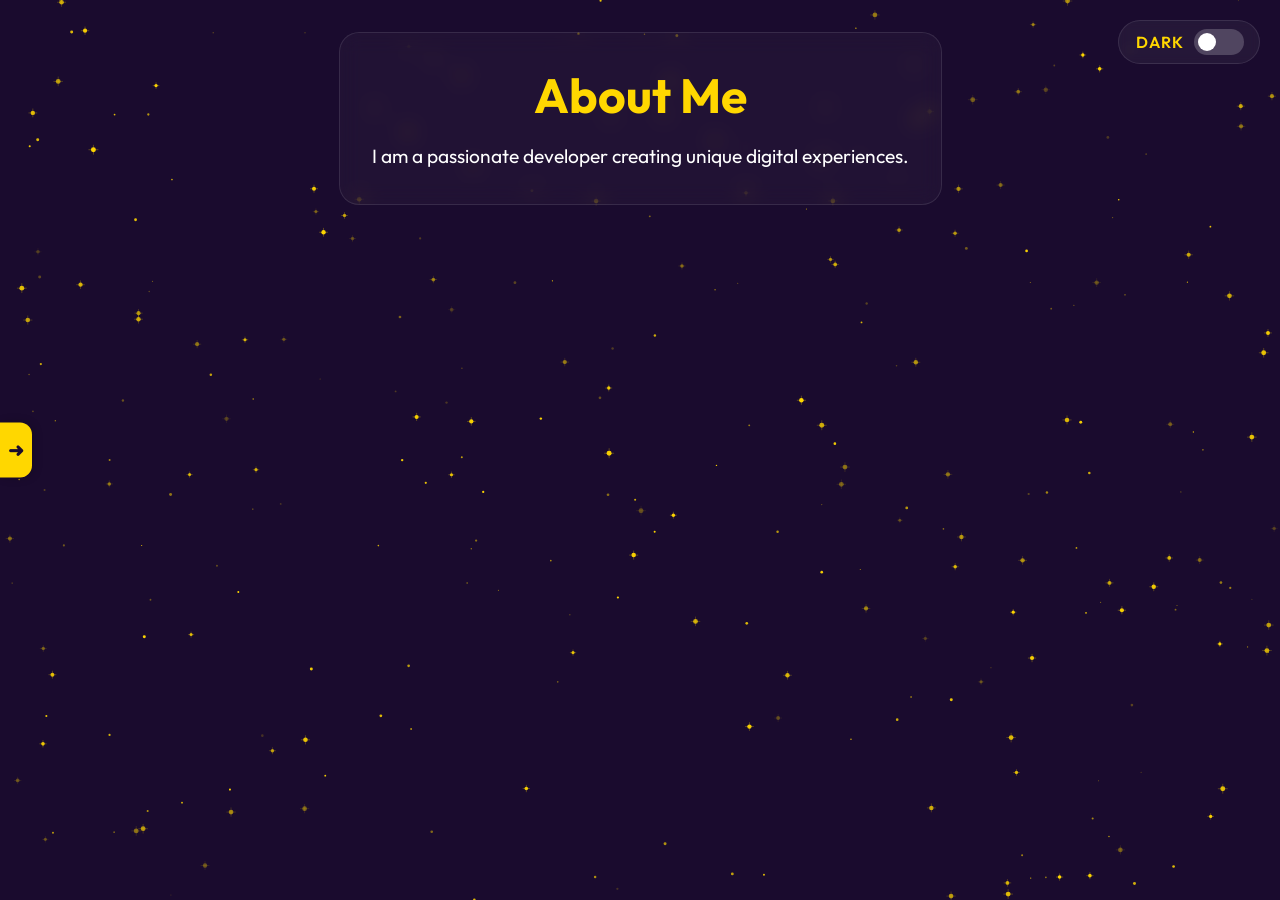
==== pages/about.html @ 4bb1393d "Initial commit: Portfolio app with dark/light mode and animated stars" ====
<!DOCTYPE html>
<html lang="en">

<head>
    <meta charset="UTF-8">
    <meta name="viewport" content="width=device-width, initial-scale=1.0">
    <title>About Me</title>
    <link rel="preconnect" href="https://fonts.googleapis.com">
    <link rel="preconnect" href="https://fonts.gstatic.com" crossorigin>
    <link href="https://fonts.googleapis.com/css2?family=Outfit:wght@300;400;600;700&display=swap" rel="stylesheet">
    <link rel="stylesheet" href="../style.css">
</head>

<body>
    <canvas id="star-canvas"></canvas>

    <div id="main-container">
        <button id="nav-toggle" aria-label="Toggle Navigation">
            <span class="icon">➜</span>
        </button>

        <nav id="sidebar">
            <div class="user-profile">
                <div class="avatar"></div>
                <div class="username">Bit91</div>
            </div>
            <ul class="nav-links">
                <li><a href="../index.html">Home</a></li>
                <li><a href="portfolio.html">Portfolio</a></li>
                <li><a href="about.html" class="active">About</a></li>
                <li><a href="contact.html">Contact</a></li>
            </ul>
        </nav>

        <div id="theme-toggle-wrapper">
            <span id="theme-label">Dark</span>
            <label class="switch">
                <input type="checkbox" id="theme-toggle">
                <span class="slider round"></span>
            </label>
        </div>

        <main id="content">
            <section class="page-section">
                <h1>About Me</h1>
                <p>I am a passionate developer creating unique digital experiences.</p>
            </section>
        </main>
    </div>

    <script src="../script.js"></script>
</body>

</html>
---- style.css ----
:root {
    --bg-color: #1a0b2e;
    /* Dark Purple */
    --text-color: #ffffff;
    --accent-color: #ffd700;
    /* Gold */
    --sidebar-bg: rgba(255, 255, 255, 0.05);
    --glass-border: rgba(255, 255, 255, 0.1);
    --font-main: 'Outfit', sans-serif;
    --transition-speed: 0.4s;
}

[data-theme="light"] {
    --bg-color: #fce4ec;
    /* Very light pink/purple for contrast with gold */
    --text-color: #2d1b4e;
    --accent-color: #d4af37;
    /* Darker gold for visibility */
    --sidebar-bg: rgba(0, 0, 0, 0.05);
    --glass-border: rgba(0, 0, 0, 0.1);
}

* {
    margin: 0;
    padding: 0;
    box-sizing: border-box;
}

body {
    background-color: var(--bg-color);
    color: var(--text-color);
    font-family: var(--font-main);
    overflow-x: hidden;
    transition: background-color var(--transition-speed);
    height: 100vh;
    width: 100vw;
}

/* Background Stars */
#star-canvas {
    position: fixed;
    top: 0;
    left: 0;
    width: 100%;
    height: 100%;
    z-index: -1;
    pointer-events: none;
}

/* Navigation & Sidebar */
#nav-toggle {
    position: fixed;
    top: 50%;
    left: 0;
    transform: translateY(-50%);
    background: var(--accent-color);
    border: none;
    padding: 1rem 0.5rem;
    cursor: pointer;
    border-top-right-radius: 12px;
    border-bottom-right-radius: 12px;
    z-index: 100;
    box-shadow: 2px 0 10px rgba(0, 0, 0, 0.2);
    transition: left var(--transition-speed) ease;
}

#nav-toggle .icon {
    display: block;
    color: var(--bg-color);
    font-weight: bold;
    font-size: 1.2rem;
    transition: transform var(--transition-speed);
}

#sidebar {
    position: fixed;
    top: 0;
    left: -280px;
    /* Hidden by default */
    width: 280px;
    height: 100%;
    background: var(--sidebar-bg);
    backdrop-filter: blur(15px);
    -webkit-backdrop-filter: blur(15px);
    border-right: 1px solid var(--glass-border);
    padding: 2rem;
    display: flex;
    flex-direction: column;
    transition: left var(--transition-speed) ease;
    z-index: 99;
}

/* Open State */
body.nav-open #sidebar {
    left: 0;
}

body.nav-open #nav-toggle {
    left: 280px;
}

body.nav-open #nav-toggle .icon {
    transform: rotate(180deg);
}

/* Sidebar Content */
.user-profile {
    margin-bottom: 3rem;
    text-align: center;
}

.avatar {
    width: 80px;
    height: 80px;
    background-color: var(--accent-color);
    border-radius: 50%;
    margin: 0 auto 1rem;
    box-shadow: 0 0 15px var(--accent-color);
}

.username {
    font-size: 1.5rem;
    font-weight: 700;
}

.nav-links {
    list-style: none;
    flex: 1;
    display: flex;
    flex-direction: column;
}

.nav-links li {
    margin-bottom: 1.5rem;
}

.nav-links a {
    text-decoration: none;
    color: var(--text-color);
    font-size: 1.2rem;
    font-weight: 600;
    transition: color 0.3s;
}

.nav-links a:hover {
    color: var(--accent-color);
}

.spacer {
    flex-grow: 1;
}

/* Theme Switch Top Right */
#theme-toggle-wrapper {
    position: fixed;
    top: 20px;
    right: 20px;
    display: flex;
    align-items: center;
    gap: 10px;
    z-index: 100;
    background: var(--sidebar-bg);
    backdrop-filter: blur(5px);
    padding: 8px 15px;
    border-radius: 30px;
    border: 1px solid var(--glass-border);
}

#theme-label {
    font-weight: 600;
    font-size: 1rem;
    text-transform: uppercase;
    letter-spacing: 1px;
    color: var(--accent-color);
    min-width: 50px;
    /* Prevent jump when text changes */
    text-align: right;
}

.switch {
    position: relative;
    display: inline-block;
    width: 50px;
    height: 26px;
}

.switch input {
    opacity: 0;
    width: 0;
    height: 0;
}

.slider {
    position: absolute;
    cursor: pointer;
    top: 0;
    left: 0;
    right: 0;
    bottom: 0;
    background-color: rgba(255, 255, 255, 0.2);
    transition: .4s;
}

.slider:before {
    position: absolute;
    content: "";
    height: 18px;
    width: 18px;
    left: 4px;
    bottom: 4px;
    background-color: white;
    transition: .4s;
}

input:checked+.slider {
    background-color: var(--accent-color);
}

input:checked+.slider:before {
    transform: translateX(24px);
    background-color: var(--bg-color);
}

.slider.round {
    border-radius: 34px;
}

.slider.round:before {
    border-radius: 50%;
}


/* Content */
main#content {
    padding: 2rem;
    width: 100%;
    height: 100%;
    display: flex;
    align-items: center;
    justify-content: center;
    transition: padding-left var(--transition-speed) ease;
}



.hero-section {
    text-align: center;
}

.hero-section h1 {
    font-size: 4rem;
    margin-bottom: 2rem;
    text-shadow: 0 0 20px rgba(255, 215, 0, 0.3);
}

@media (max-width: 768px) {
    .hero-section h1 {
        font-size: 2.5rem;
    }
}

/* Page Sections */
.page-section {
    max-width: 800px;
    margin: 0 auto;
    text-align: center;
    padding: 2rem;
    background: rgba(255, 255, 255, 0.03);
    backdrop-filter: blur(10px);
    border-radius: 20px;
    border: 1px solid var(--glass-border);
}

.page-section h1 {
    font-size: 3rem;
    margin-bottom: 1rem;
    color: var(--accent-color);
}

.page-section p {
    font-size: 1.2rem;
    line-height: 1.6;
}

/* Active Link State */
.nav-links a.active {
    color: var(--accent-color);
    position: relative;
}

.nav-links a.active::after {
    content: '';
    position: absolute;
    bottom: -5px;
    left: 0;
    width: 100%;
    height: 2px;
    background: var(--accent-color);
}
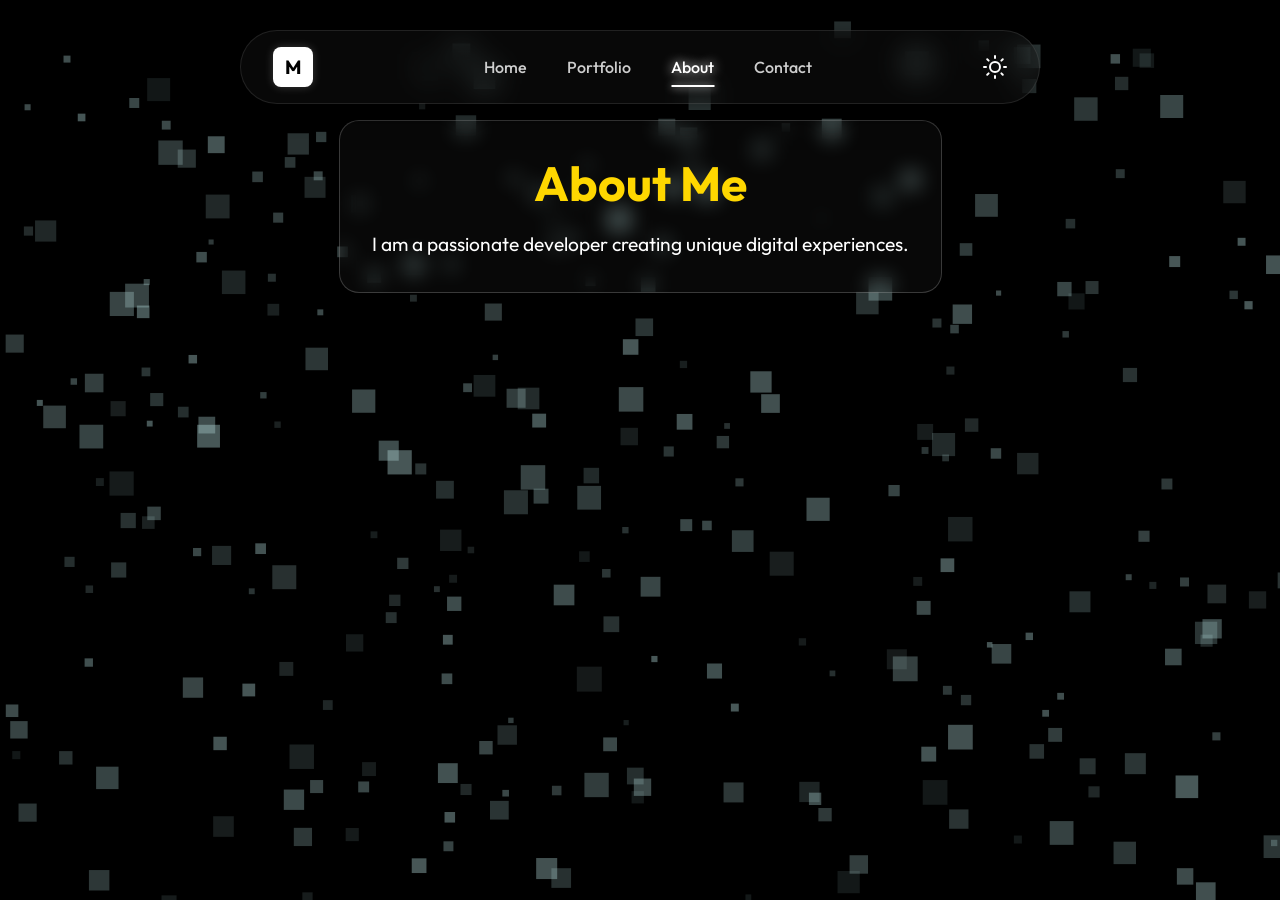
==== commit a8da31cc: "portfolio theme changes" ====
--- a/pages/about.html
+++ b/pages/about.html
@@ -15,30 +15,34 @@
     <canvas id="star-canvas"></canvas>
 
     <div id="main-container">
-        <button id="nav-toggle" aria-label="Toggle Navigation">
-            <span class="icon">➜</span>
-        </button>
+        <!-- Floating Navigation -->
+        <nav id="floating-nav">
+            <div class="nav-logo">
+                <div class="logo-box">M</div>
+            </div>
 
-        <nav id="sidebar">
-            <div class="user-profile">
-                <div class="avatar"></div>
-                <div class="username">Bit91</div>
-            </div>
             <ul class="nav-links">
                 <li><a href="../index.html">Home</a></li>
                 <li><a href="portfolio.html">Portfolio</a></li>
                 <li><a href="about.html" class="active">About</a></li>
                 <li><a href="contact.html">Contact</a></li>
             </ul>
+
+            <button id="theme-toggle" aria-label="Toggle Theme">
+                <svg class="theme-icon" xmlns="http://www.w3.org/2000/svg" width="24" height="24" viewBox="0 0 24 24"
+                    fill="none" stroke="currentColor" stroke-width="2" stroke-linecap="round" stroke-linejoin="round">
+                    <circle cx="12" cy="12" r="5"></circle>
+                    <line x1="12" y1="1" x2="12" y2="3"></line>
+                    <line x1="12" y1="21" x2="12" y2="23"></line>
+                    <line x1="4.22" y1="4.22" x2="5.64" y2="5.64"></line>
+                    <line x1="18.36" y1="18.36" x2="19.78" y2="19.78"></line>
+                    <line x1="1" y1="12" x2="3" y2="12"></line>
+                    <line x1="21" y1="12" x2="23" y2="12"></line>
+                    <line x1="4.22" y1="19.78" x2="5.64" y2="18.36"></line>
+                    <line x1="18.36" y1="5.64" x2="19.78" y2="4.22"></line>
+                </svg>
+            </button>
         </nav>
-
-        <div id="theme-toggle-wrapper">
-            <span id="theme-label">Dark</span>
-            <label class="switch">
-                <input type="checkbox" id="theme-toggle">
-                <span class="slider round"></span>
-            </label>
-        </div>
 
         <main id="content">
             <section class="page-section">
--- a/style.css
+++ b/style.css
@@ -1,22 +1,20 @@
 :root {
-    --bg-color: #1a0b2e;
-    /* Dark Purple */
+    --bg-color: #000000;
+    /* Black */
     --text-color: #ffffff;
     --accent-color: #ffd700;
     /* Gold */
-    --sidebar-bg: rgba(255, 255, 255, 0.05);
-    --glass-border: rgba(255, 255, 255, 0.1);
+    --input-bg: rgba(255, 255, 255, 0.1);
+    --glass-border: rgba(255, 255, 255, 0.2);
     --font-main: 'Outfit', sans-serif;
     --transition-speed: 0.4s;
 }
 
 [data-theme="light"] {
-    --bg-color: #fce4ec;
-    /* Very light pink/purple for contrast with gold */
-    --text-color: #2d1b4e;
+    --bg-color: #ffffff;
+    --text-color: #1a1a1a;
     --accent-color: #d4af37;
-    /* Darker gold for visibility */
-    --sidebar-bg: rgba(0, 0, 0, 0.05);
+    --input-bg: rgba(0, 0, 0, 0.05);
     --glass-border: rgba(0, 0, 0, 0.1);
 }
 
@@ -36,209 +34,147 @@
     width: 100vw;
 }
 
-/* Background Stars */
+/* Background Canvas */
 #star-canvas {
     position: fixed;
     top: 0;
     left: 0;
     width: 100%;
     height: 100%;
-    z-index: -1;
+    z-index: 0;
     pointer-events: none;
 }
 
-/* Navigation & Sidebar */
-#nav-toggle {
+/* Floating Navigation */
+#floating-nav {
     position: fixed;
-    top: 50%;
-    left: 0;
-    transform: translateY(-50%);
-    background: var(--accent-color);
-    border: none;
-    padding: 1rem 0.5rem;
-    cursor: pointer;
-    border-top-right-radius: 12px;
-    border-bottom-right-radius: 12px;
-    z-index: 100;
-    box-shadow: 2px 0 10px rgba(0, 0, 0, 0.2);
-    transition: left var(--transition-speed) ease;
-}
-
-#nav-toggle .icon {
-    display: block;
+    top: 30px;
+    left: 50%;
+    transform: translateX(-50%);
+    display: flex;
+    align-items: center;
+    justify-content: space-between;
+    width: 90%;
+    max-width: 800px;
+    background: rgba(20, 20, 20, 0.4);
+    /* Dark semi-transparent */
+    backdrop-filter: blur(15px);
+    -webkit-backdrop-filter: blur(15px);
+    padding: 1rem 2rem;
+    border-radius: 50px;
+    border: 1px solid rgba(255, 255, 255, 0.1);
+    box-shadow: 0 10px 30px rgba(0, 0, 0, 0.5);
+    z-index: 1000;
+    transition: all 0.3s ease;
+}
+
+[data-theme="light"] #floating-nav {
+    background: rgba(255, 255, 255, 0.5);
+    border: 1px solid rgba(0, 0, 0, 0.1);
+}
+
+/* Logo */
+.nav-logo {
+    display: flex;
+    align-items: center;
+}
+
+.logo-box {
+    width: 40px;
+    height: 40px;
+    background: var(--text-color);
     color: var(--bg-color);
+    display: flex;
+    align-items: center;
+    justify-content: center;
     font-weight: bold;
     font-size: 1.2rem;
-    transition: transform var(--transition-speed);
-}
-
-#sidebar {
-    position: fixed;
-    top: 0;
-    left: -280px;
-    /* Hidden by default */
-    width: 280px;
-    height: 100%;
-    background: var(--sidebar-bg);
-    backdrop-filter: blur(15px);
-    -webkit-backdrop-filter: blur(15px);
-    border-right: 1px solid var(--glass-border);
-    padding: 2rem;
-    display: flex;
-    flex-direction: column;
-    transition: left var(--transition-speed) ease;
-    z-index: 99;
-}
-
-/* Open State */
-body.nav-open #sidebar {
-    left: 0;
-}
-
-body.nav-open #nav-toggle {
-    left: 280px;
-}
-
-body.nav-open #nav-toggle .icon {
-    transform: rotate(180deg);
-}
-
-/* Sidebar Content */
-.user-profile {
-    margin-bottom: 3rem;
-    text-align: center;
-}
-
-.avatar {
-    width: 80px;
-    height: 80px;
-    background-color: var(--accent-color);
-    border-radius: 50%;
-    margin: 0 auto 1rem;
-    box-shadow: 0 0 15px var(--accent-color);
-}
-
-.username {
-    font-size: 1.5rem;
-    font-weight: 700;
-}
-
+    border-radius: 8px;
+    box-shadow: 0 0 10px rgba(255, 255, 255, 0.2);
+}
+
+/* Nav Links */
 .nav-links {
     list-style: none;
-    flex: 1;
-    display: flex;
-    flex-direction: column;
+    display: flex;
+    gap: 2.5rem;
+    margin: 0;
+    padding: 0;
 }
 
 .nav-links li {
-    margin-bottom: 1.5rem;
+    margin: 0;
 }
 
 .nav-links a {
+    position: relative;
     text-decoration: none;
     color: var(--text-color);
-    font-size: 1.2rem;
-    font-weight: 600;
-    transition: color 0.3s;
-}
-
-.nav-links a:hover {
-    color: var(--accent-color);
-}
-
-.spacer {
-    flex-grow: 1;
-}
-
-/* Theme Switch Top Right */
-#theme-toggle-wrapper {
-    position: fixed;
-    top: 20px;
-    right: 20px;
-    display: flex;
-    align-items: center;
-    gap: 10px;
-    z-index: 100;
-    background: var(--sidebar-bg);
-    backdrop-filter: blur(5px);
-    padding: 8px 15px;
-    border-radius: 30px;
-    border: 1px solid var(--glass-border);
-}
-
-#theme-label {
-    font-weight: 600;
     font-size: 1rem;
-    text-transform: uppercase;
-    letter-spacing: 1px;
-    color: var(--accent-color);
-    min-width: 50px;
-    /* Prevent jump when text changes */
-    text-align: right;
-}
-
-.switch {
-    position: relative;
-    display: inline-block;
-    width: 50px;
-    height: 26px;
-}
-
-.switch input {
-    opacity: 0;
-    width: 0;
-    height: 0;
-}
-
-.slider {
+    font-weight: 500;
+    transition: color 0.3s, text-shadow 0.3s;
+    opacity: 0.8;
+}
+
+.nav-links a:hover,
+.nav-links a.active {
+    opacity: 1;
+    color: var(--text-color);
+    /* Glow effect */
+    text-shadow: 0 0 12px var(--text-color);
+}
+
+/* Underline Animation */
+.nav-links a::after {
+    content: '';
     position: absolute;
+    bottom: -10px;
+    left: 50%;
+    transform: translateX(-50%);
+    width: 0%;
+    height: 2px;
+    background-color: var(--text-color);
+    /* Match text color like reference */
+    transition: width 0.3s ease;
+    box-shadow: 0 0 8px var(--text-color);
+}
+
+.nav-links a:hover::after,
+.nav-links a.active::after {
+    width: 100%;
+}
+
+/* Theme Toggle Button */
+#theme-toggle {
+    background: none;
+    border: none;
     cursor: pointer;
-    top: 0;
-    left: 0;
-    right: 0;
-    bottom: 0;
-    background-color: rgba(255, 255, 255, 0.2);
-    transition: .4s;
-}
-
-.slider:before {
-    position: absolute;
-    content: "";
-    height: 18px;
-    width: 18px;
-    left: 4px;
-    bottom: 4px;
-    background-color: white;
-    transition: .4s;
-}
-
-input:checked+.slider {
-    background-color: var(--accent-color);
-}
-
-input:checked+.slider:before {
-    transform: translateX(24px);
-    background-color: var(--bg-color);
-}
-
-.slider.round {
-    border-radius: 34px;
-}
-
-.slider.round:before {
-    border-radius: 50%;
+    color: var(--text-color);
+    transition: transform 0.3s ease, filter 0.3s;
+    display: flex;
+    align-items: center;
+    justify-content: center;
+}
+
+#theme-toggle:hover {
+    transform: rotate(15deg) scale(1.1);
+    filter: drop-shadow(0 0 5px var(--text-color));
 }
 
 
 /* Content */
 main#content {
     padding: 2rem;
+    padding-top: 120px;
+    /* Safe space for floating nav */
     width: 100%;
     height: 100%;
     display: flex;
     align-items: center;
     justify-content: center;
     transition: padding-left var(--transition-speed) ease;
+    position: relative;
+    z-index: 2;
 }
 
 
@@ -282,18 +218,4 @@
     line-height: 1.6;
 }
 
-/* Active Link State */
-.nav-links a.active {
-    color: var(--accent-color);
-    position: relative;
-}
-
-.nav-links a.active::after {
-    content: '';
-    position: absolute;
-    bottom: -5px;
-    left: 0;
-    width: 100%;
-    height: 2px;
-    background: var(--accent-color);
-}+/* Active Link State */
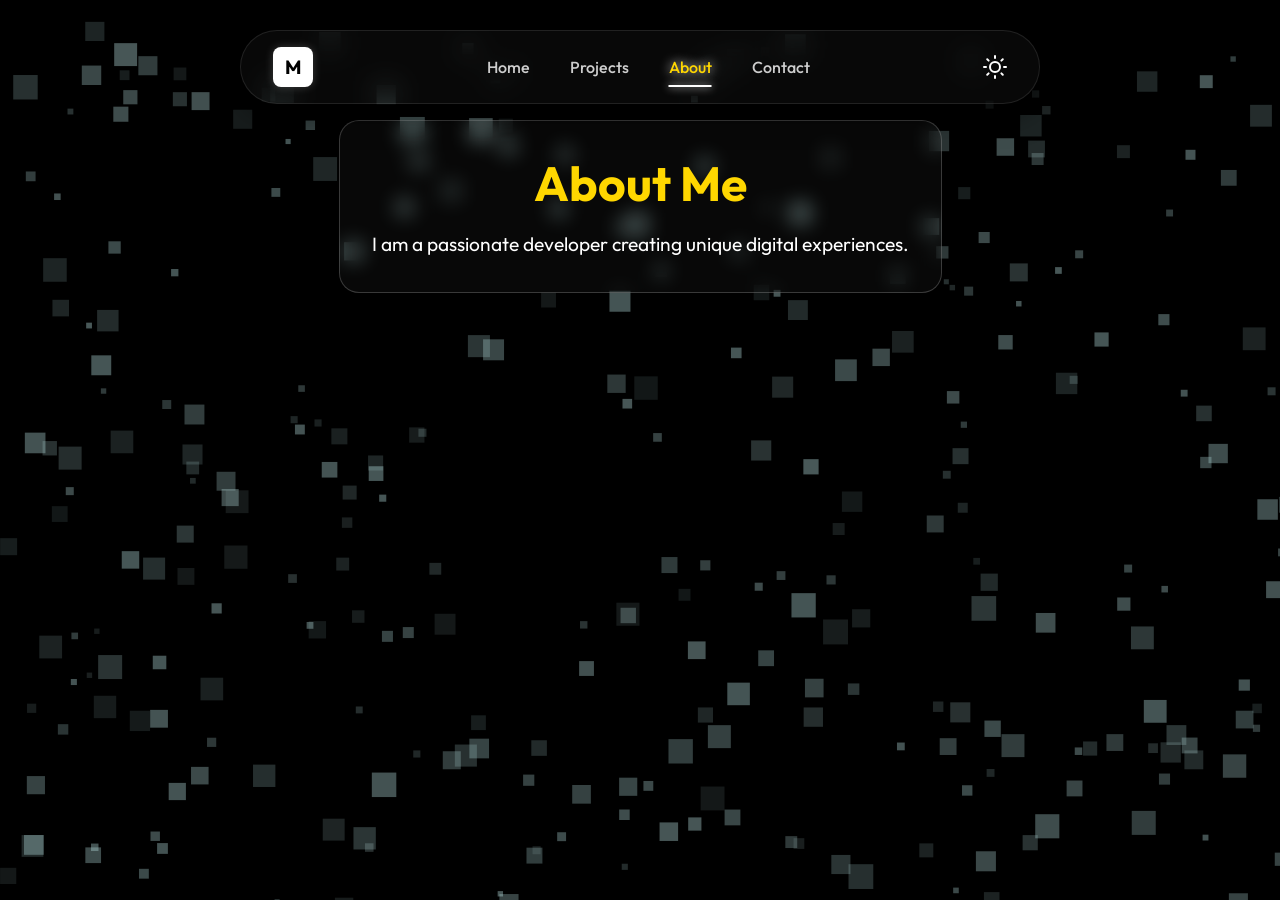
==== commit 6a3ec307: "Final Touch" ====
--- a/pages/about.html
+++ b/pages/about.html
@@ -23,7 +23,7 @@
 
             <ul class="nav-links">
                 <li><a href="../index.html">Home</a></li>
-                <li><a href="portfolio.html">Portfolio</a></li>
+                <li><a href="../index.html#projects">Projects</a></li>
                 <li><a href="about.html" class="active">About</a></li>
                 <li><a href="contact.html">Contact</a></li>
             </ul>
--- a/style.css
+++ b/style.css
@@ -30,8 +30,13 @@
     font-family: var(--font-main);
     overflow-x: hidden;
     transition: background-color var(--transition-speed);
-    height: 100vh;
+    min-height: 100vh;
     width: 100vw;
+    scroll-behavior: smooth;
+}
+
+html {
+    scroll-behavior: smooth;
 }
 
 /* Background Canvas */
@@ -168,10 +173,11 @@
     padding-top: 120px;
     /* Safe space for floating nav */
     width: 100%;
-    height: 100%;
-    display: flex;
-    align-items: center;
-    justify-content: center;
+    /* height: 100%; Removed to allow content to grow */
+    display: flex;
+    flex-direction: column;
+    align-items: center;
+    justify-content: flex-start;
     transition: padding-left var(--transition-speed) ease;
     position: relative;
     z-index: 2;
@@ -218,4 +224,144 @@
     line-height: 1.6;
 }
 
-/* Active Link State */+/* Active Link State */
+.nav-links a.active {
+    color: var(--accent-color);
+}
+
+/* Sections Spacing */
+.page-section {
+    margin-bottom: 4rem;
+}
+
+#intro,
+#skills {
+    display: flex;
+    flex-direction: column;
+    gap: 2rem;
+}
+
+.intro-container h2 {
+    font-size: 2.5rem;
+    margin-bottom: 1rem;
+    color: var(--text-color);
+}
+
+.intro-container p {
+    font-size: 1.1rem;
+    opacity: 0.9;
+    max-width: 600px;
+    margin: 0 auto;
+}
+
+.skills-container h3 {
+    font-size: 2rem;
+    margin-bottom: 1.5rem;
+    color: var(--accent-color);
+}
+
+.skills-grid {
+    display: flex;
+    flex-wrap: wrap;
+    justify-content: center;
+    gap: 1.5rem;
+}
+
+.skill-card {
+    background: rgba(255, 255, 255, 0.05);
+    backdrop-filter: blur(5px);
+    border: 1px solid var(--glass-border);
+    padding: 1rem 2rem;
+    border-radius: 12px;
+    transition: all 0.3s ease;
+    cursor: default;
+    position: relative;
+    overflow: hidden;
+}
+
+.skill-card:hover {
+    transform: translateY(-5px);
+    background: rgba(255, 255, 255, 0.1);
+    box-shadow: 0 5px 15px rgba(0, 0, 0, 0.3);
+    border-color: var(--accent-color);
+}
+
+.skill-name {
+    font-size: 1.2rem;
+    font-weight: 600;
+    color: var(--text-color);
+    letter-spacing: 0.5px;
+}
+
+[data-theme="light"] .skill-card {
+    background: rgba(0, 0, 0, 0.05);
+    box-shadow: 0 2px 10px rgba(0, 0, 0, 0.05);
+}
+
+[data-theme="light"] .skill-card:hover {
+    background: rgba(0, 0, 0, 0.08);
+    box-shadow: 0 5px 15px rgba(0, 0, 0, 0.1);
+}
+
+/* Projects Section */
+#projects {
+    margin-bottom: 4rem;
+}
+
+#projects h2 {
+    font-size: 2.5rem;
+    margin-bottom: 2rem;
+    color: var(--accent-color);
+}
+
+.projects-grid {
+    display: grid;
+    grid-template-columns: repeat(auto-fit, minmax(280px, 1fr));
+    gap: 2rem;
+    width: 100%;
+}
+
+.project-card {
+    background: rgba(255, 255, 255, 0.05);
+    backdrop-filter: blur(10px);
+    border: 1px solid var(--glass-border);
+    border-radius: 16px;
+    overflow: hidden;
+    transition: transform 0.3s ease, box-shadow 0.3s ease;
+    min-height: 200px;
+    display: flex;
+    flex-direction: column;
+    justify-content: center;
+}
+
+.project-card:hover {
+    transform: translateY(-8px);
+    box-shadow: 0 10px 30px rgba(0, 0, 0, 0.3);
+    border-color: var(--accent-color);
+}
+
+.project-content {
+    padding: 2rem;
+    text-align: left;
+}
+
+.project-content h3 {
+    font-size: 1.5rem;
+    margin-bottom: 0.8rem;
+    color: var(--text-color);
+}
+
+.project-content p {
+    font-size: 1rem;
+    line-height: 1.5;
+    opacity: 0.8;
+}
+
+[data-theme="light"] .project-card {
+    background: rgba(0, 0, 0, 0.05);
+    box-shadow: 0 4px 6px rgba(0, 0, 0, 0.05);
+}
+
+[data-theme="light"] .project-card:hover {
+    box-shadow: 0 10px 20px rgba(0, 0, 0, 0.1);
+}
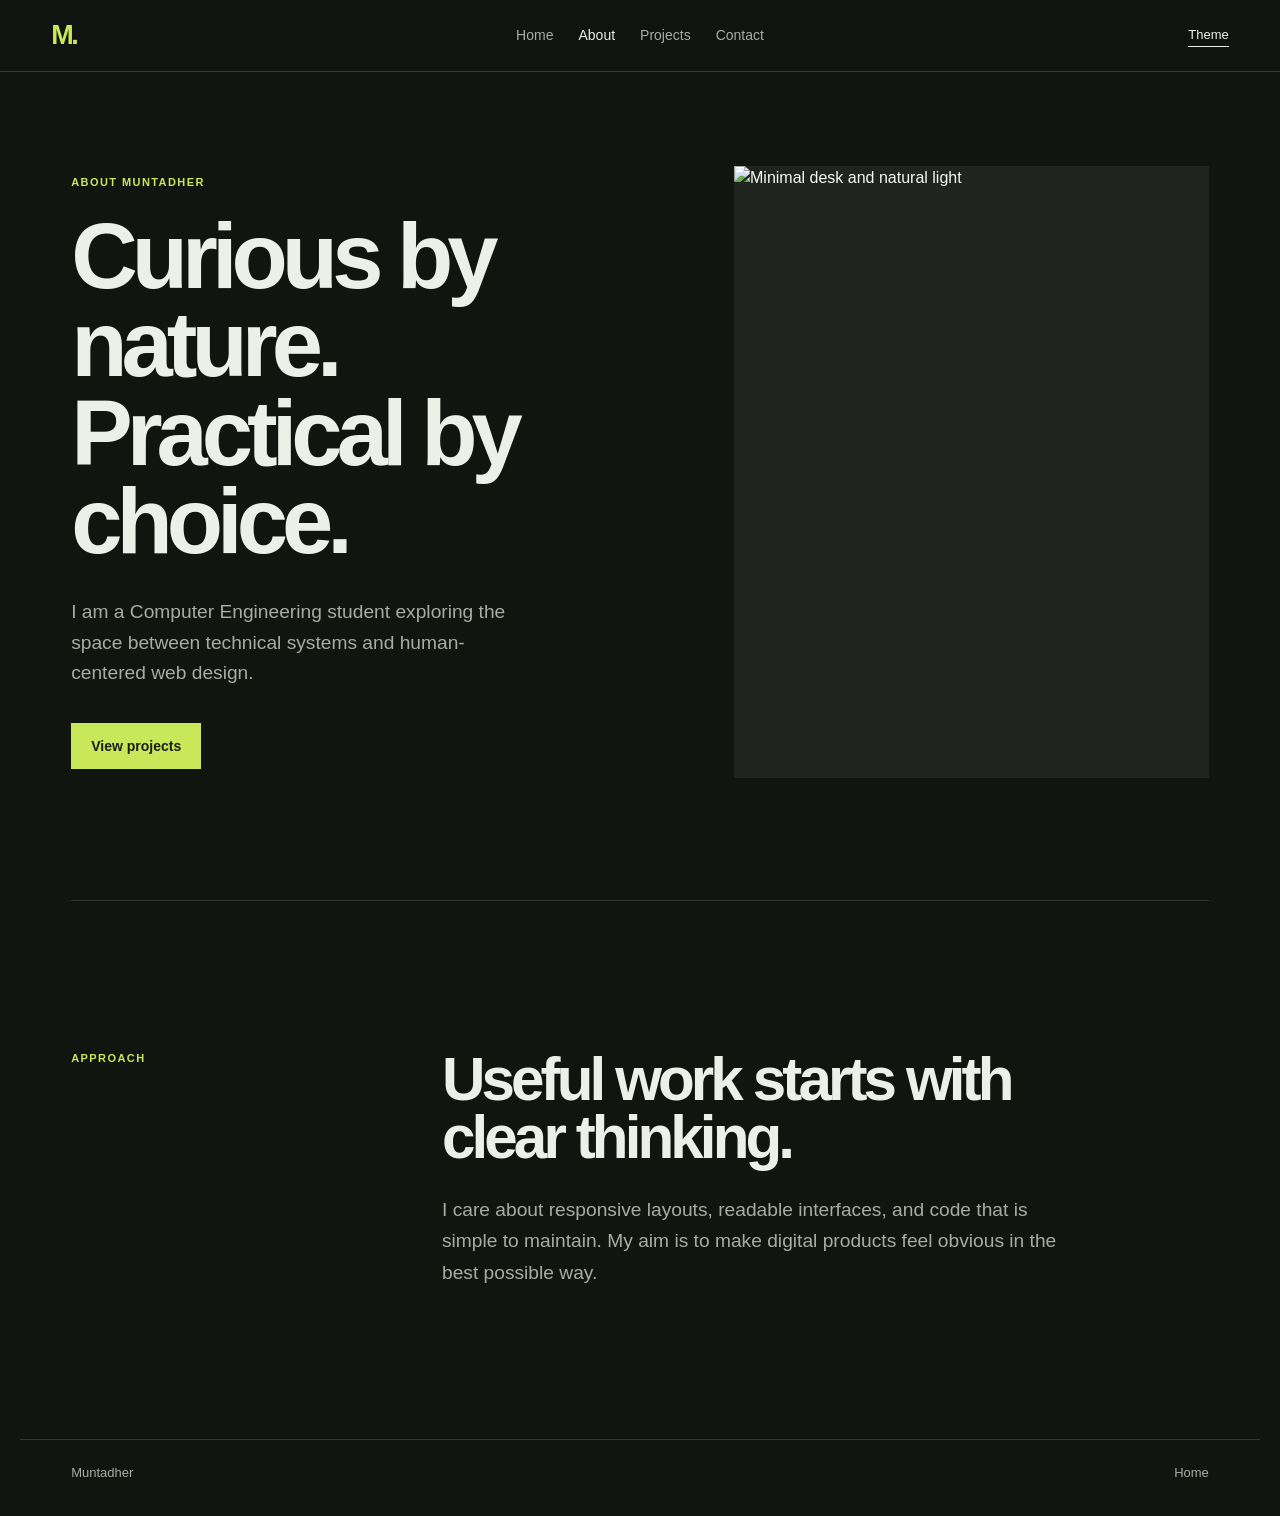
==== commit 4dd2d563: "web redesign" ====
--- a/pages/about.html
+++ b/pages/about.html
@@ -1,58 +1,4 @@
-<!DOCTYPE html>
-<html lang="en">
-
-<head>
-    <meta charset="UTF-8">
-    <meta name="viewport" content="width=device-width, initial-scale=1.0">
-    <title>About Me</title>
-    <link rel="preconnect" href="https://fonts.googleapis.com">
-    <link rel="preconnect" href="https://fonts.gstatic.com" crossorigin>
-    <link href="https://fonts.googleapis.com/css2?family=Outfit:wght@300;400;600;700&display=swap" rel="stylesheet">
-    <link rel="stylesheet" href="../style.css">
-</head>
-
-<body>
-    <canvas id="star-canvas"></canvas>
-
-    <div id="main-container">
-        <!-- Floating Navigation -->
-        <nav id="floating-nav">
-            <div class="nav-logo">
-                <div class="logo-box">M</div>
-            </div>
-
-            <ul class="nav-links">
-                <li><a href="../index.html">Home</a></li>
-                <li><a href="../index.html#projects">Projects</a></li>
-                <li><a href="about.html" class="active">About</a></li>
-                <li><a href="contact.html">Contact</a></li>
-            </ul>
-
-            <button id="theme-toggle" aria-label="Toggle Theme">
-                <svg class="theme-icon" xmlns="http://www.w3.org/2000/svg" width="24" height="24" viewBox="0 0 24 24"
-                    fill="none" stroke="currentColor" stroke-width="2" stroke-linecap="round" stroke-linejoin="round">
-                    <circle cx="12" cy="12" r="5"></circle>
-                    <line x1="12" y1="1" x2="12" y2="3"></line>
-                    <line x1="12" y1="21" x2="12" y2="23"></line>
-                    <line x1="4.22" y1="4.22" x2="5.64" y2="5.64"></line>
-                    <line x1="18.36" y1="18.36" x2="19.78" y2="19.78"></line>
-                    <line x1="1" y1="12" x2="3" y2="12"></line>
-                    <line x1="21" y1="12" x2="23" y2="12"></line>
-                    <line x1="4.22" y1="19.78" x2="5.64" y2="18.36"></line>
-                    <line x1="18.36" y1="5.64" x2="19.78" y2="4.22"></line>
-                </svg>
-            </button>
-        </nav>
-
-        <main id="content">
-            <section class="page-section">
-                <h1>About Me</h1>
-                <p>I am a passionate developer creating unique digital experiences.</p>
-            </section>
-        </main>
-    </div>
-
-    <script src="../script.js"></script>
-</body>
-
-</html>+<!doctype html>
+<html lang="en"><head><meta charset="UTF-8"><meta name="viewport" content="width=device-width, initial-scale=1.0"><meta name="description" content="About Muntadher, a computer engineering student and web developer."><title>About - Muntadher</title><link rel="stylesheet" href="../style.css"></head>
+<body><header class="site-header"><nav class="site-nav" aria-label="Primary navigation"><a class="wordmark" href="../index.html" aria-label="Muntadher home">M.</a><div class="nav-links"><a href="../index.html">Home</a><a class="is-active" href="about.html">About</a><a href="../index.html#projects">Projects</a><a href="contact.html">Contact</a></div><button class="theme-toggle" type="button" aria-label="Switch color theme">Theme</button></nav></header>
+<main><section class="hero"><div class="hero-copy reveal"><p class="kicker">About Muntadher</p><h1>Curious by nature. Practical by choice.</h1><p class="hero-intro">I am a Computer Engineering student exploring the space between technical systems and human-centered web design.</p><a class="button" href="../index.html#projects">View projects</a></div><figure class="hero-image reveal reveal-delay"><img src="https://picsum.photos/seed/muntadher-workspace/1400/1800" alt="Minimal desk and natural light"></figure></section><section class="about-section"><p class="section-mark">Approach</p><div class="about-copy"><h2>Useful work starts with clear thinking.</h2><p>I care about responsive layouts, readable interfaces, and code that is simple to maintain. My aim is to make digital products feel obvious in the best possible way.</p></div></section></main><footer class="site-footer"><span>Muntadher</span><a href="../index.html">Home</a></footer><script src="../script.js"></script></body></html>
--- a/style.css
+++ b/style.css
@@ -1,367 +1,60 @@
-:root {
-    --bg-color: #000000;
-    /* Black */
-    --text-color: #ffffff;
-    --accent-color: #ffd700;
-    /* Gold */
-    --input-bg: rgba(255, 255, 255, 0.1);
-    --glass-border: rgba(255, 255, 255, 0.2);
-    --font-main: 'Outfit', sans-serif;
-    --transition-speed: 0.4s;
-}
-
-[data-theme="light"] {
-    --bg-color: #ffffff;
-    --text-color: #1a1a1a;
-    --accent-color: #d4af37;
-    --input-bg: rgba(0, 0, 0, 0.05);
-    --glass-border: rgba(0, 0, 0, 0.1);
-}
-
-* {
-    margin: 0;
-    padding: 0;
-    box-sizing: border-box;
-}
-
-body {
-    background-color: var(--bg-color);
-    color: var(--text-color);
-    font-family: var(--font-main);
-    overflow-x: hidden;
-    transition: background-color var(--transition-speed);
-    min-height: 100vh;
-    width: 100vw;
-    scroll-behavior: smooth;
-}
-
-html {
-    scroll-behavior: smooth;
-}
-
-/* Background Canvas */
-#star-canvas {
-    position: fixed;
-    top: 0;
-    left: 0;
-    width: 100%;
-    height: 100%;
-    z-index: 0;
-    pointer-events: none;
-}
-
-/* Floating Navigation */
-#floating-nav {
-    position: fixed;
-    top: 30px;
-    left: 50%;
-    transform: translateX(-50%);
-    display: flex;
-    align-items: center;
-    justify-content: space-between;
-    width: 90%;
-    max-width: 800px;
-    background: rgba(20, 20, 20, 0.4);
-    /* Dark semi-transparent */
-    backdrop-filter: blur(15px);
-    -webkit-backdrop-filter: blur(15px);
-    padding: 1rem 2rem;
-    border-radius: 50px;
-    border: 1px solid rgba(255, 255, 255, 0.1);
-    box-shadow: 0 10px 30px rgba(0, 0, 0, 0.5);
-    z-index: 1000;
-    transition: all 0.3s ease;
-}
-
-[data-theme="light"] #floating-nav {
-    background: rgba(255, 255, 255, 0.5);
-    border: 1px solid rgba(0, 0, 0, 0.1);
-}
-
-/* Logo */
-.nav-logo {
-    display: flex;
-    align-items: center;
-}
-
-.logo-box {
-    width: 40px;
-    height: 40px;
-    background: var(--text-color);
-    color: var(--bg-color);
-    display: flex;
-    align-items: center;
-    justify-content: center;
-    font-weight: bold;
-    font-size: 1.2rem;
-    border-radius: 8px;
-    box-shadow: 0 0 10px rgba(255, 255, 255, 0.2);
-}
-
-/* Nav Links */
-.nav-links {
-    list-style: none;
-    display: flex;
-    gap: 2.5rem;
-    margin: 0;
-    padding: 0;
-}
-
-.nav-links li {
-    margin: 0;
-}
-
-.nav-links a {
-    position: relative;
-    text-decoration: none;
-    color: var(--text-color);
-    font-size: 1rem;
-    font-weight: 500;
-    transition: color 0.3s, text-shadow 0.3s;
-    opacity: 0.8;
-}
-
-.nav-links a:hover,
-.nav-links a.active {
-    opacity: 1;
-    color: var(--text-color);
-    /* Glow effect */
-    text-shadow: 0 0 12px var(--text-color);
-}
-
-/* Underline Animation */
-.nav-links a::after {
-    content: '';
-    position: absolute;
-    bottom: -10px;
-    left: 50%;
-    transform: translateX(-50%);
-    width: 0%;
-    height: 2px;
-    background-color: var(--text-color);
-    /* Match text color like reference */
-    transition: width 0.3s ease;
-    box-shadow: 0 0 8px var(--text-color);
-}
-
-.nav-links a:hover::after,
-.nav-links a.active::after {
-    width: 100%;
-}
-
-/* Theme Toggle Button */
-#theme-toggle {
-    background: none;
-    border: none;
-    cursor: pointer;
-    color: var(--text-color);
-    transition: transform 0.3s ease, filter 0.3s;
-    display: flex;
-    align-items: center;
-    justify-content: center;
-}
-
-#theme-toggle:hover {
-    transform: rotate(15deg) scale(1.1);
-    filter: drop-shadow(0 0 5px var(--text-color));
-}
-
-
-/* Content */
-main#content {
-    padding: 2rem;
-    padding-top: 120px;
-    /* Safe space for floating nav */
-    width: 100%;
-    /* height: 100%; Removed to allow content to grow */
-    display: flex;
-    flex-direction: column;
-    align-items: center;
-    justify-content: flex-start;
-    transition: padding-left var(--transition-speed) ease;
-    position: relative;
-    z-index: 2;
-}
-
-
-
-.hero-section {
-    text-align: center;
-}
-
-.hero-section h1 {
-    font-size: 4rem;
-    margin-bottom: 2rem;
-    text-shadow: 0 0 20px rgba(255, 215, 0, 0.3);
-}
-
-@media (max-width: 768px) {
-    .hero-section h1 {
-        font-size: 2.5rem;
-    }
-}
-
-/* Page Sections */
-.page-section {
-    max-width: 800px;
-    margin: 0 auto;
-    text-align: center;
-    padding: 2rem;
-    background: rgba(255, 255, 255, 0.03);
-    backdrop-filter: blur(10px);
-    border-radius: 20px;
-    border: 1px solid var(--glass-border);
-}
-
-.page-section h1 {
-    font-size: 3rem;
-    margin-bottom: 1rem;
-    color: var(--accent-color);
-}
-
-.page-section p {
-    font-size: 1.2rem;
-    line-height: 1.6;
-}
-
-/* Active Link State */
-.nav-links a.active {
-    color: var(--accent-color);
-}
-
-/* Sections Spacing */
-.page-section {
-    margin-bottom: 4rem;
-}
-
-#intro,
-#skills {
-    display: flex;
-    flex-direction: column;
-    gap: 2rem;
-}
-
-.intro-container h2 {
-    font-size: 2.5rem;
-    margin-bottom: 1rem;
-    color: var(--text-color);
-}
-
-.intro-container p {
-    font-size: 1.1rem;
-    opacity: 0.9;
-    max-width: 600px;
-    margin: 0 auto;
-}
-
-.skills-container h3 {
-    font-size: 2rem;
-    margin-bottom: 1.5rem;
-    color: var(--accent-color);
-}
-
-.skills-grid {
-    display: flex;
-    flex-wrap: wrap;
-    justify-content: center;
-    gap: 1.5rem;
-}
-
-.skill-card {
-    background: rgba(255, 255, 255, 0.05);
-    backdrop-filter: blur(5px);
-    border: 1px solid var(--glass-border);
-    padding: 1rem 2rem;
-    border-radius: 12px;
-    transition: all 0.3s ease;
-    cursor: default;
-    position: relative;
-    overflow: hidden;
-}
-
-.skill-card:hover {
-    transform: translateY(-5px);
-    background: rgba(255, 255, 255, 0.1);
-    box-shadow: 0 5px 15px rgba(0, 0, 0, 0.3);
-    border-color: var(--accent-color);
-}
-
-.skill-name {
-    font-size: 1.2rem;
-    font-weight: 600;
-    color: var(--text-color);
-    letter-spacing: 0.5px;
-}
-
-[data-theme="light"] .skill-card {
-    background: rgba(0, 0, 0, 0.05);
-    box-shadow: 0 2px 10px rgba(0, 0, 0, 0.05);
-}
-
-[data-theme="light"] .skill-card:hover {
-    background: rgba(0, 0, 0, 0.08);
-    box-shadow: 0 5px 15px rgba(0, 0, 0, 0.1);
-}
-
-/* Projects Section */
-#projects {
-    margin-bottom: 4rem;
-}
-
-#projects h2 {
-    font-size: 2.5rem;
-    margin-bottom: 2rem;
-    color: var(--accent-color);
-}
-
-.projects-grid {
-    display: grid;
-    grid-template-columns: repeat(auto-fit, minmax(280px, 1fr));
-    gap: 2rem;
-    width: 100%;
-}
-
-.project-card {
-    background: rgba(255, 255, 255, 0.05);
-    backdrop-filter: blur(10px);
-    border: 1px solid var(--glass-border);
-    border-radius: 16px;
-    overflow: hidden;
-    transition: transform 0.3s ease, box-shadow 0.3s ease;
-    min-height: 200px;
-    display: flex;
-    flex-direction: column;
-    justify-content: center;
-}
-
-.project-card:hover {
-    transform: translateY(-8px);
-    box-shadow: 0 10px 30px rgba(0, 0, 0, 0.3);
-    border-color: var(--accent-color);
-}
-
-.project-content {
-    padding: 2rem;
-    text-align: left;
-}
-
-.project-content h3 {
-    font-size: 1.5rem;
-    margin-bottom: 0.8rem;
-    color: var(--text-color);
-}
-
-.project-content p {
-    font-size: 1rem;
-    line-height: 1.5;
-    opacity: 0.8;
-}
-
-[data-theme="light"] .project-card {
-    background: rgba(0, 0, 0, 0.05);
-    box-shadow: 0 4px 6px rgba(0, 0, 0, 0.05);
-}
-
-[data-theme="light"] .project-card:hover {
-    box-shadow: 0 10px 20px rgba(0, 0, 0, 0.1);
-}+:root { --ink:#121410; --surface:#171a15; --soft:#20241e; --line:rgba(230,237,220,.16); --text:#edf0e9; --muted:#a8ada3; --accent:#c8e85a; --max:1240px; color-scheme:dark; }
+[data-theme="light"] { --ink:#eef0e9; --surface:#e4e8df; --soft:#d9ded2; --line:rgba(24,29,22,.15); --text:#151814; --muted:#555d51; --accent:#62730b; color-scheme:light; }
+* { box-sizing:border-box; }
+html { scroll-behavior:smooth; }
+body { margin:0; background:var(--ink); color:var(--text); font-family:"Aptos", "Segoe UI", Arial, sans-serif; font-size:16px; line-height:1.45; transition:background .35s ease,color .35s ease; }
+a { color:inherit; text-decoration:none; }
+.site-header { height:72px; display:flex; align-items:center; padding:0 4vw; position:sticky; top:0; z-index:2; background:color-mix(in srgb, var(--ink) 88%, transparent); backdrop-filter:blur(16px); border-bottom:1px solid var(--line); }
+.site-nav { width:min(100%,var(--max)); margin:auto; display:grid; grid-template-columns:1fr auto 1fr; align-items:center; gap:24px; }
+.wordmark { color:var(--accent); font-size:27px; font-weight:800; letter-spacing:-.09em; width:max-content; }
+.nav-links { display:flex; align-items:center; gap:25px; font-size:14px; }
+.nav-links a { color:var(--muted); transition:color .2s ease; }
+.nav-links a:hover,.nav-links a:focus-visible,.nav-links .is-active { color:var(--text); }
+.theme-toggle { justify-self:end; appearance:none; border:0; border-bottom:1px solid var(--text); padding:2px 0; background:transparent; color:var(--text); cursor:pointer; font:inherit; font-size:13px; }
+.theme-toggle:focus-visible,a:focus-visible { outline:2px solid var(--accent); outline-offset:5px; }
+main { max-width:var(--max); margin:auto; padding:0 4vw; }
+.hero { min-height:calc(100dvh - 72px); display:grid; grid-template-columns:minmax(0, .92fr) minmax(340px, .78fr); align-items:center; gap:clamp(42px,8vw,140px); padding:56px 0 84px; }
+.hero-copy { max-width:650px; }
+.kicker,.section-mark,.project-type { margin:0 0 22px; color:var(--accent); font-size:11px; font-weight:700; letter-spacing:.13em; text-transform:uppercase; }
+h1,h2,h3 { margin:0; letter-spacing:-.065em; line-height:.96; font-weight:750; }
+h1 { font-size:clamp(3.5rem,7.2vw,7.2rem); max-width:700px; }
+h2 { font-size:clamp(2.4rem,4.7vw,5rem); }
+h3 { font-size:clamp(2rem,3.5vw,3.8rem); }
+.hero-intro { max-width:460px; margin:30px 0 34px; color:var(--muted); font-size:clamp(1rem,1.5vw,1.2rem); line-height:1.6; }
+.button { display:inline-flex; align-items:center; min-height:46px; padding:0 20px; background:var(--accent); color:#1a1d14; font-size:14px; font-weight:800; transition:transform .25s ease, background .25s ease; }
+.button:hover { background:#d9f779; transform:translateY(-3px); }
+.button:active { transform:translateY(-1px) scale(.98); }
+.hero-image { margin:0; height:min(68dvh,720px); min-height:460px; overflow:hidden; background:var(--soft); }
+img { width:100%; height:100%; object-fit:cover; display:block; filter:saturate(.72) contrast(1.08); }
+.hero-image img { animation:hero-image-in 1.05s cubic-bezier(.16,1,.3,1) both; }
+.about-section { display:grid; grid-template-columns:.35fr 1fr; gap:clamp(32px,8vw,120px); padding:150px 0; border-top:1px solid var(--line); position:relative; }
+.about-copy { max-width:690px; }
+.about-copy p,.contact-section p { color:var(--muted); max-width:615px; margin:27px 0 0; font-size:clamp(1.03rem,1.5vw,1.22rem); line-height:1.65; }
+.availability { grid-column:2; justify-self:end; margin-top:36px; color:var(--text); font-size:14px; border-left:2px solid var(--accent); padding-left:14px; }
+.projects-section { padding:50px 0 150px; }
+.project-heading { max-width:650px; margin-bottom:70px; }
+.project { display:grid; grid-template-columns:1.5fr .9fr; gap:clamp(28px,6vw,96px); align-items:end; margin-top:42px; }
+.project-secondary { grid-template-columns:.85fr 1.1fr; margin:130px 7vw 0 0; }
+.project-image { height:clamp(310px,44vw,600px); overflow:hidden; background:var(--soft); }
+.project-secondary .project-image { height:clamp(380px,42vw,650px); }
+.project-image img { transition:transform .7s cubic-bezier(.16,1,.3,1),filter .35s ease; }
+.project:hover img { transform:scale(1.045); filter:saturate(1) contrast(1.05); }
+.project-details { padding-bottom:8px; }
+.project-details p:not(.project-type) { margin:19px 0 25px; color:var(--muted); max-width:360px; line-height:1.6; }
+.project-details span { font-size:12px; color:var(--text); font-weight:700; }
+.stack-section { display:grid; grid-template-columns:.75fr 1fr; gap:clamp(32px,8vw,120px); padding:124px 0; background:var(--surface); margin:0 calc(50% - 50vw); padding-left:max(4vw,calc((100vw - var(--max))/2 + 4vw)); padding-right:max(4vw,calc((100vw - var(--max))/2 + 4vw)); }
+.skill-list { list-style:none; margin:0; padding:0; display:grid; grid-template-columns:repeat(2, minmax(0,1fr)); border-top:1px solid var(--line); }
+.skill-list li { padding:22px 0; border-bottom:1px solid var(--line); font-size:clamp(1.25rem,2vw,1.8rem); letter-spacing:-.04em; }
+.skill-list li:nth-child(odd) { margin-right:32px; }
+.contact-section { display:grid; grid-template-columns:1fr auto; align-items:end; gap:40px; padding:160px 0; }
+.contact-links { display:flex; flex-direction:column; gap:12px; align-items:flex-end; font-size:clamp(1rem,1.5vw,1.25rem); font-weight:700; }
+.contact-links a { border-bottom:1px solid var(--accent); padding-bottom:2px; }
+.site-footer { max-width:var(--max); margin:auto; padding:24px 4vw 34px; border-top:1px solid var(--line); color:var(--muted); display:flex; justify-content:space-between; font-size:13px; }
+.site-footer a:hover { color:var(--accent); }
+.reveal { animation:rise .8s cubic-bezier(.16,1,.3,1) both; }
+.reveal-delay { animation-delay:.13s; }
+@keyframes rise { from { opacity:0; transform:translateY(22px); } to { opacity:1; transform:none; } }
+@keyframes hero-image-in { from { transform:scale(1.06); } to { transform:scale(1); } }
+@media (max-width:760px) { .site-header { height:64px; } .site-nav { grid-template-columns:auto 1fr auto; gap:14px; } .nav-links { gap:14px; justify-content:center; font-size:12px; } main { padding:0 22px; } .hero { min-height:auto; grid-template-columns:1fr; gap:42px; padding:70px 0 88px; } .hero-image { height:62vw; min-height:330px; } .about-section,.stack-section,.contact-section { grid-template-columns:1fr; padding-top:88px; padding-bottom:88px; } .availability { grid-column:auto; justify-self:start; margin-top:0; } .projects-section { padding-bottom:88px; } .project,.project-secondary { grid-template-columns:1fr; margin:52px 0 0; gap:24px; } .project-secondary .project-details { order:2; } .project-secondary .project-image { height:82vw; } .project-image { height:66vw; } .stack-section { margin-left:-22px; margin-right:-22px; padding-left:22px; padding-right:22px; } .skill-list { grid-template-columns:1fr; } .skill-list li:nth-child(odd) { margin-right:0; } .contact-links { align-items:flex-start; } .site-footer { padding-left:22px; padding-right:22px; } }
+@media (max-width:500px) { .nav-links a:nth-child(2),.nav-links a:nth-child(3) { display:none; } h1 { font-size:3.35rem; } .theme-toggle { font-size:12px; } }
+@media (prefers-reduced-motion:reduce) { *,*::before,*::after { animation-duration:.01ms !important; animation-iteration-count:1 !important; scroll-behavior:auto !important; transition-duration:.01ms !important; } }
